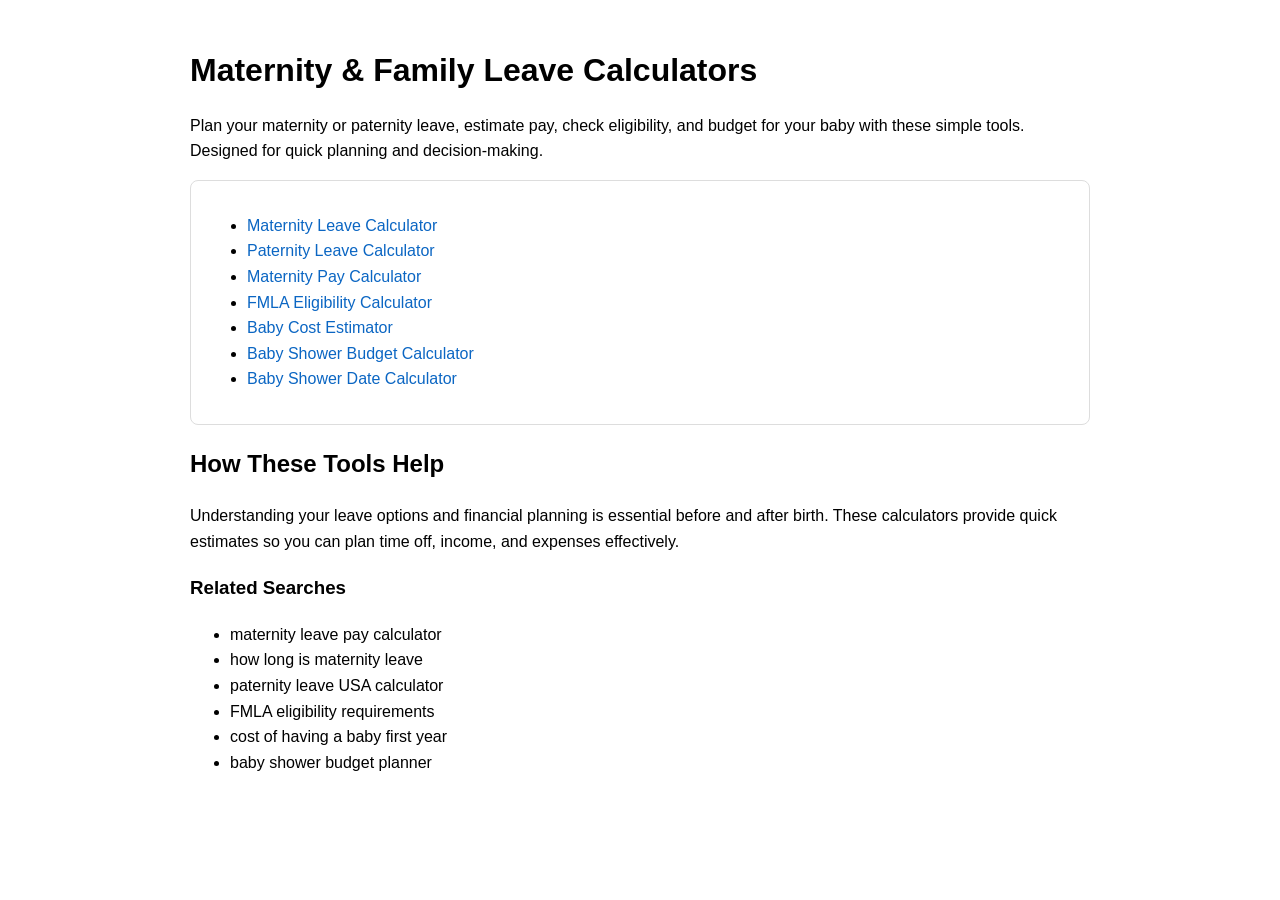
==== index.html @ 0c3a74da "Initial commit" ====
<!DOCTYPE html>
<html>
<head>
<meta charset="UTF-8">
<meta name="google-site-verification" content="PkLa_ViOo6FAHpvh8SacceMb95o9tePRdrqLNBz9X1M" />
<title>Maternity Leave Calculators | Pay, Eligibility, Baby Costs & Planning Tools</title>
<link rel="stylesheet" href="style.css">
</head>
<body>

<h1>Maternity & Family Leave Calculators</h1>

<p>Plan your maternity or paternity leave, estimate pay, check eligibility, and budget for your baby with these simple tools. Designed for quick planning and decision-making.</p>

<div class="card">
<ul>
<li><a href="maternity/index.html">Maternity Leave Calculator</a></li>
<li><a href="paternity/index.html">Paternity Leave Calculator</a></li>
<li><a href="pay/index.html">Maternity Pay Calculator</a></li>
<li><a href="fmla/index.html">FMLA Eligibility Calculator</a></li>
<li><a href="cost/index.html">Baby Cost Estimator</a></li>
<li><a href="shower-budget/index.html">Baby Shower Budget Calculator</a></li>
<li><a href="shower-date/index.html">Baby Shower Date Calculator</a></li>
</ul>
</div>

<h2>How These Tools Help</h2>
<p>Understanding your leave options and financial planning is essential before and after birth. These calculators provide quick estimates so you can plan time off, income, and expenses effectively.</p>

<h3>Related Searches</h3>
<ul>
<li>maternity leave pay calculator</li>
<li>how long is maternity leave</li>
<li>paternity leave USA calculator</li>
<li>FMLA eligibility requirements</li>
<li>cost of having a baby first year</li>
<li>baby shower budget planner</li>
</ul>

</body>
</html>
---- style.css ----
body{font-family:Arial;padding:24px;max-width:900px;margin:auto;line-height:1.6;}
h1{margin-bottom:10px;}
.card{border:1px solid #ddd;padding:16px;border-radius:8px;margin:12px 0;}
a{color:#0b66c3;text-decoration:none;}
button{padding:8px 12px;margin-top:10px;}
input{margin:6px 0;padding:6px;}
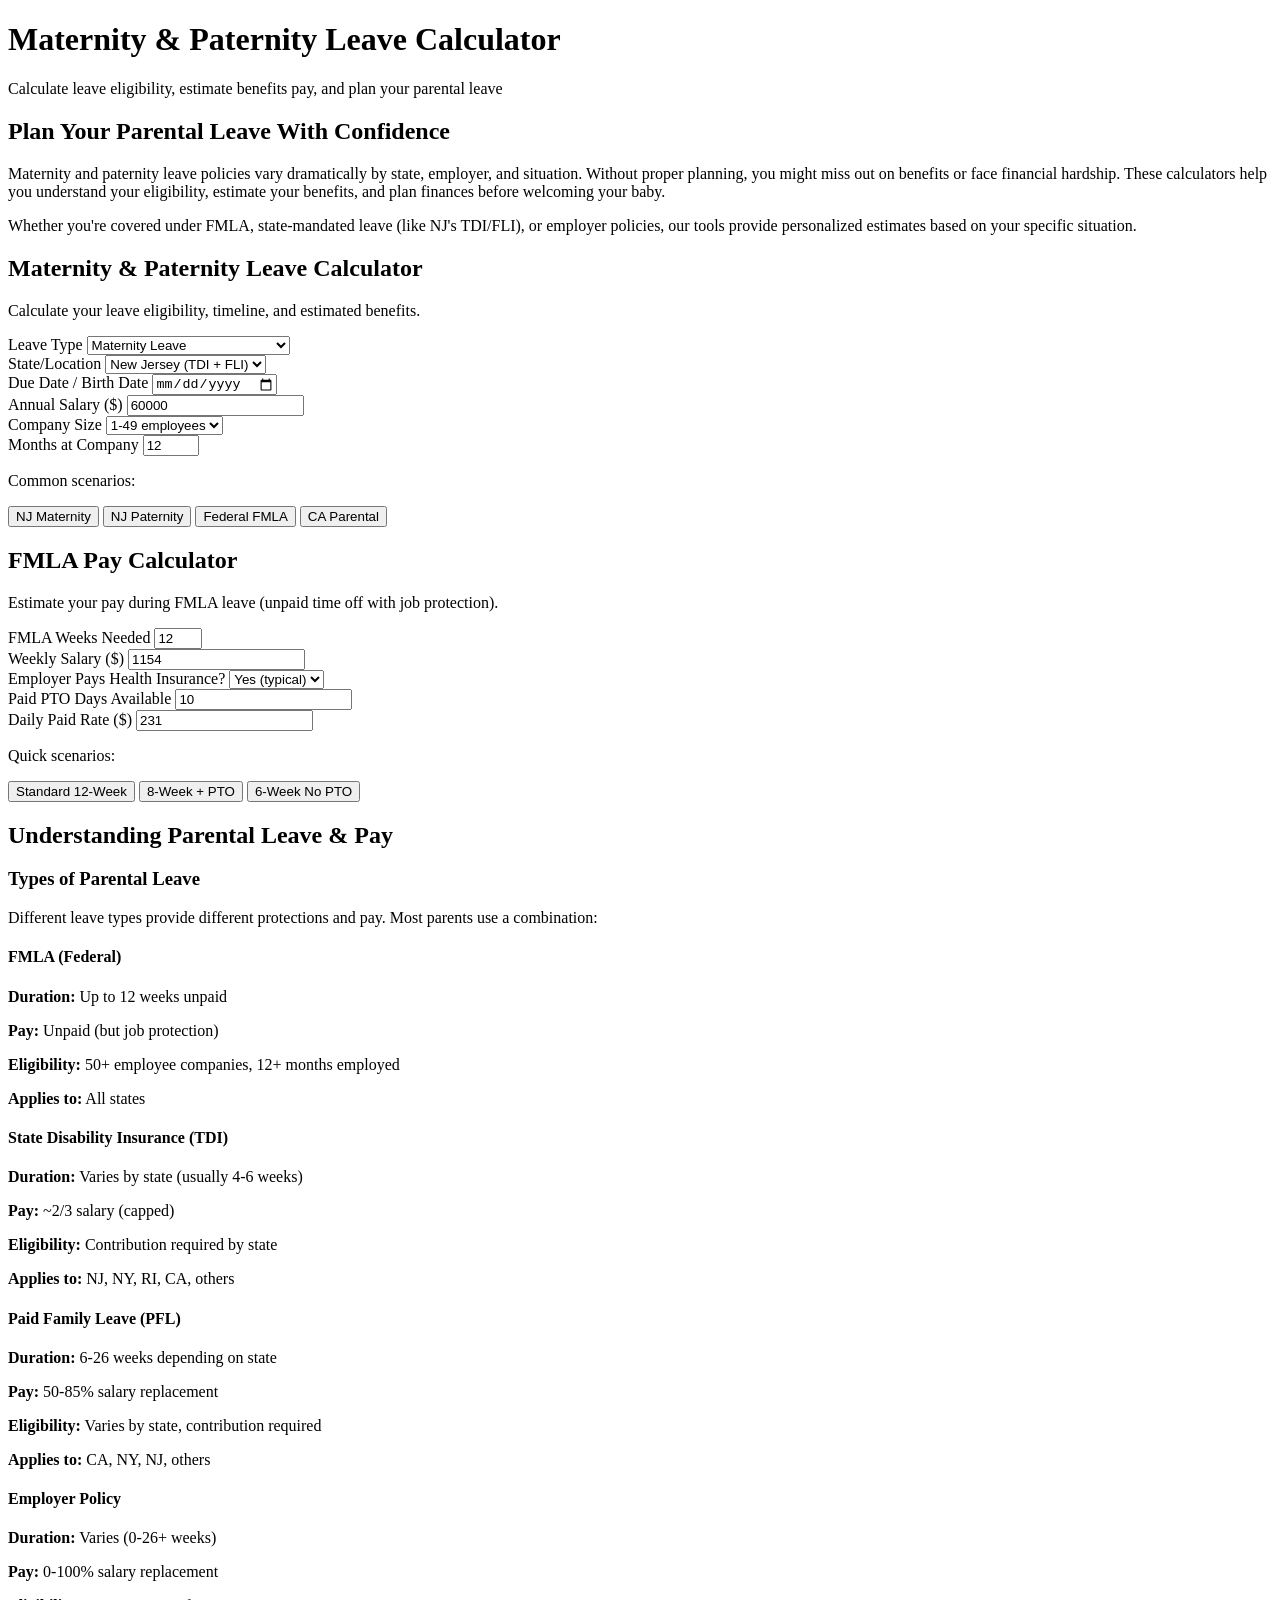
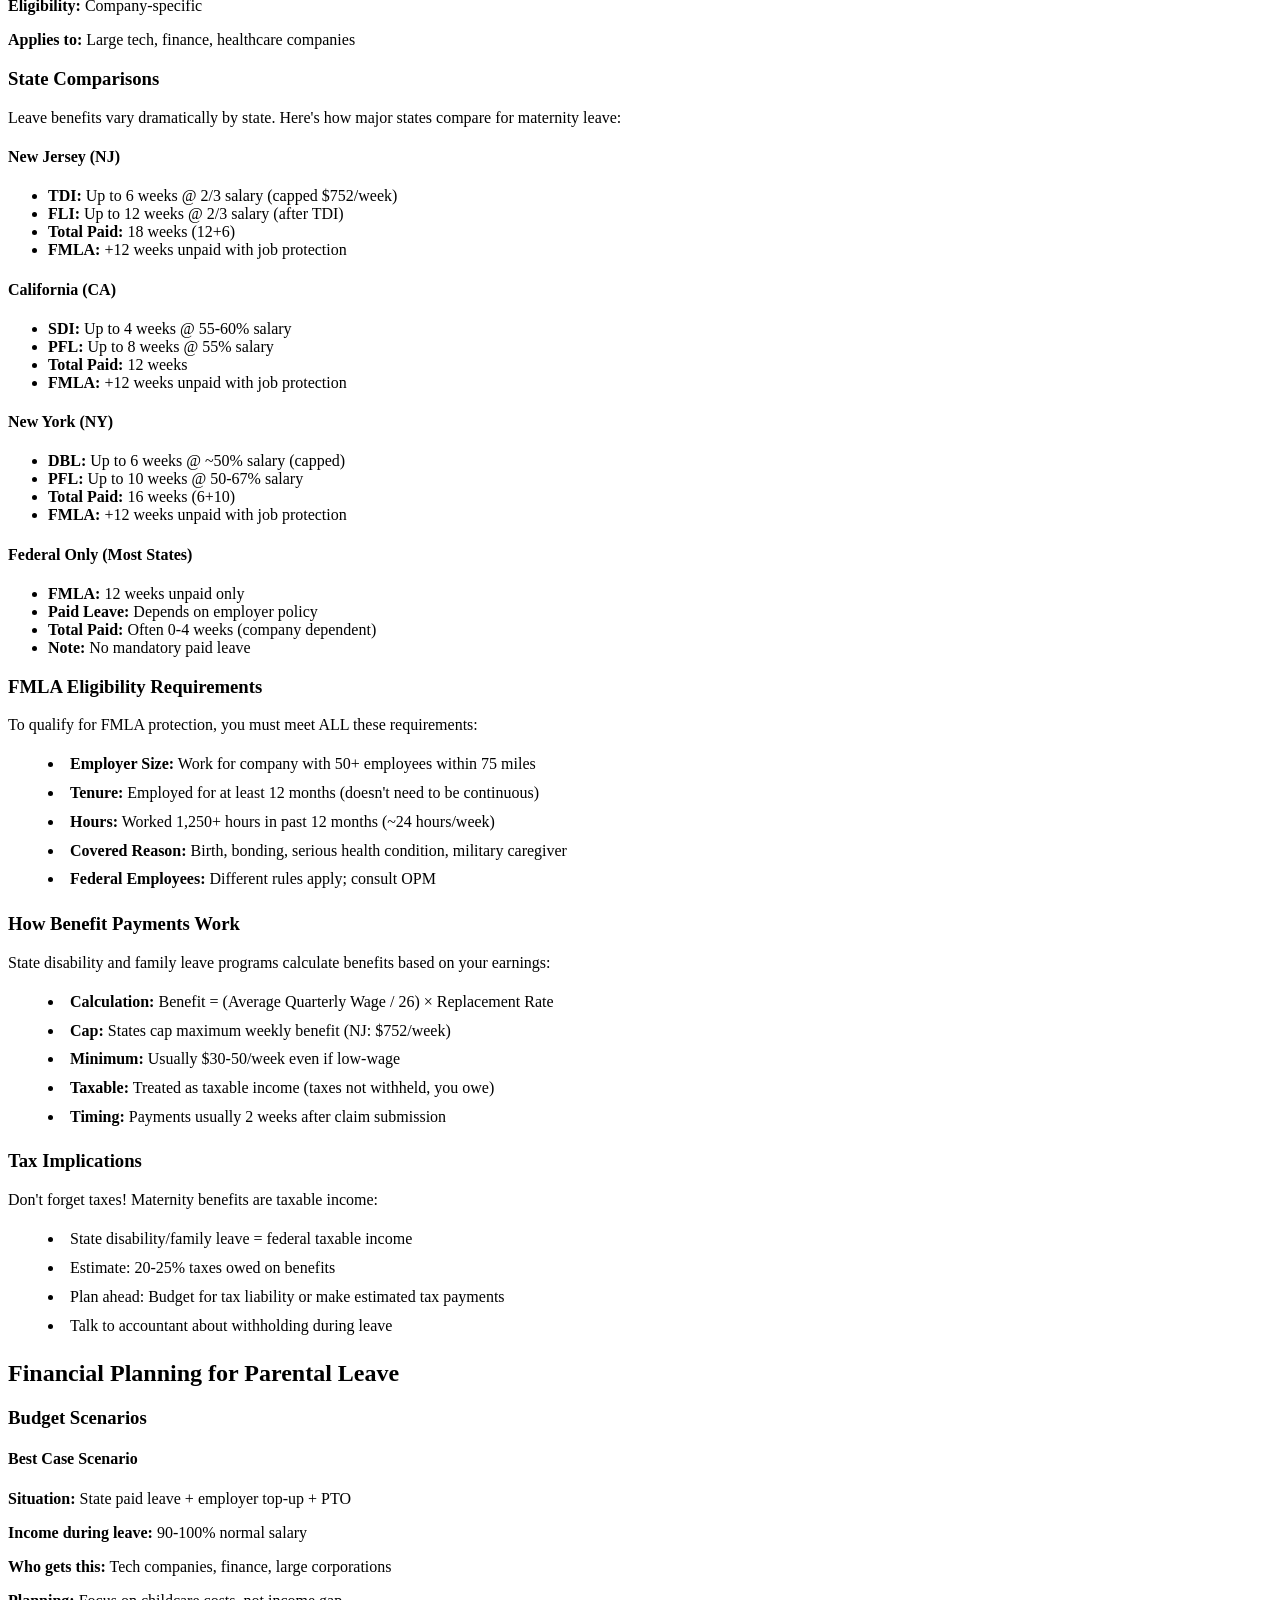
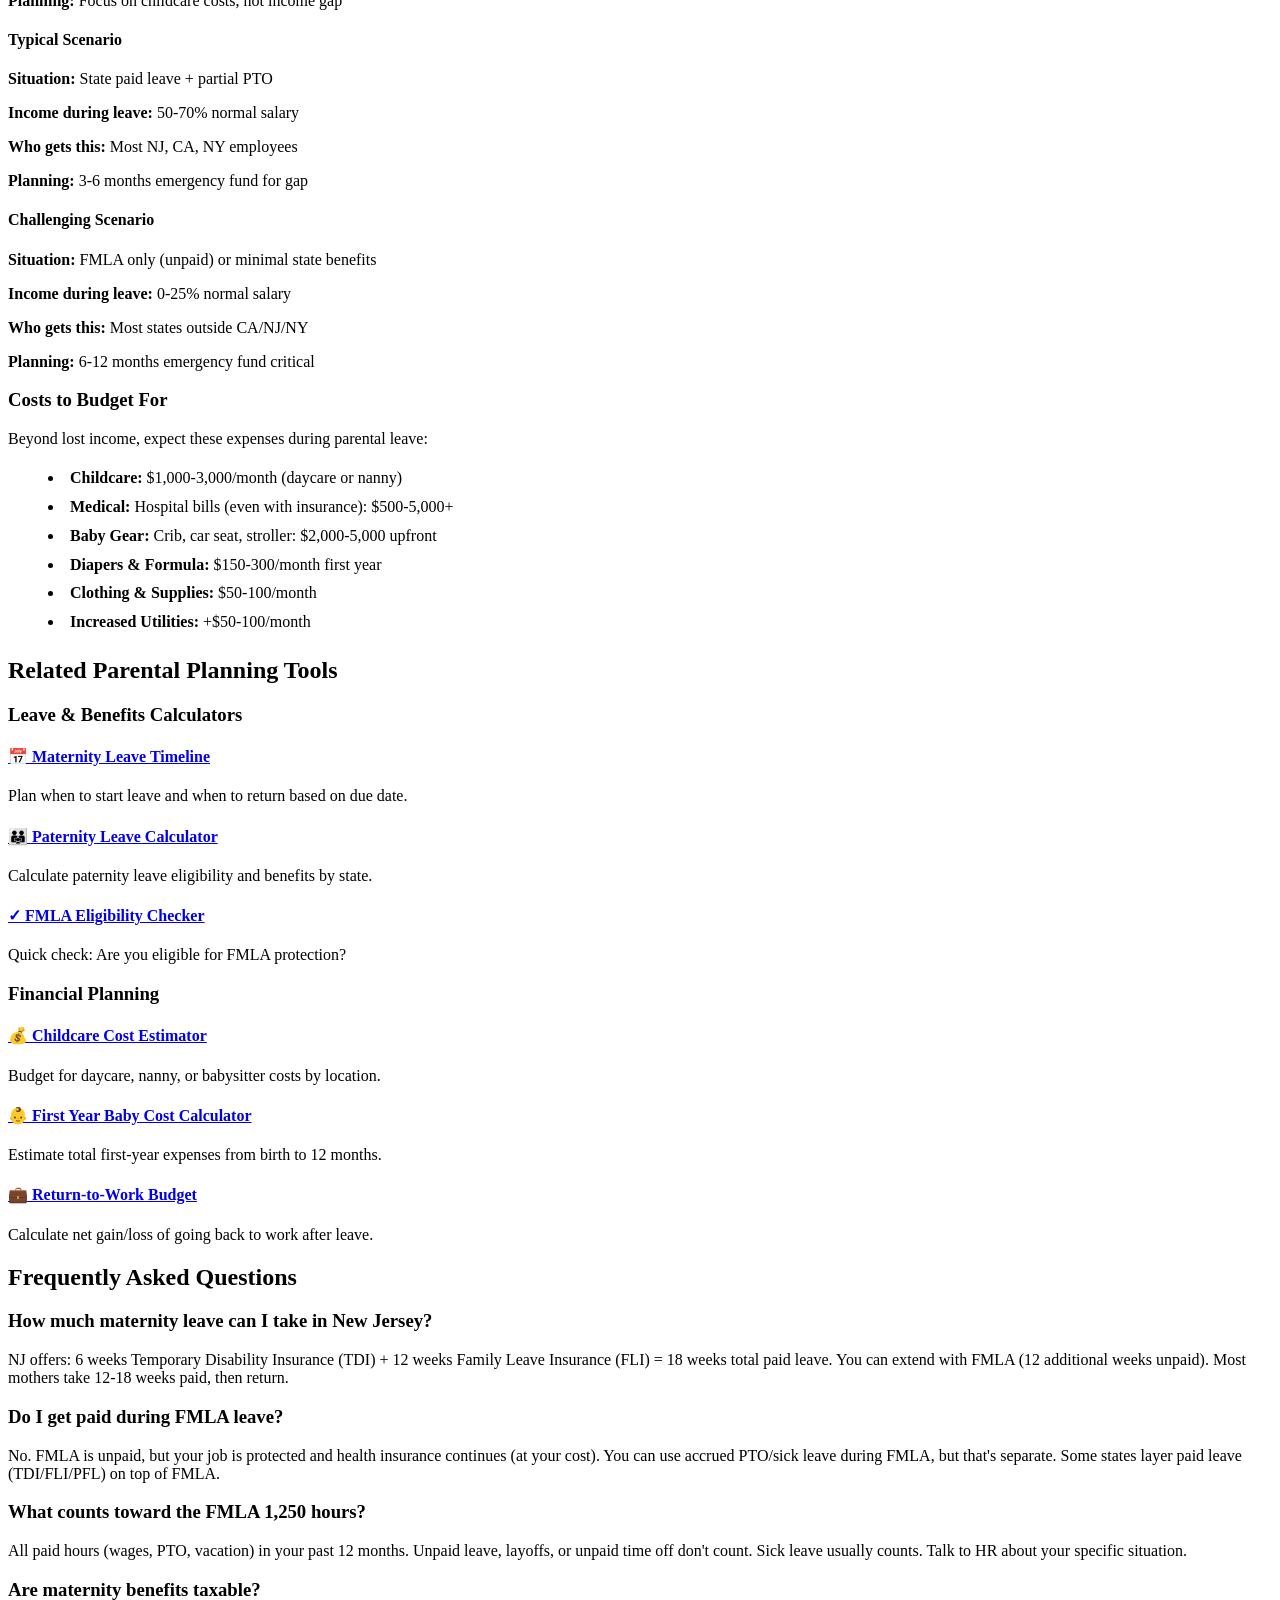
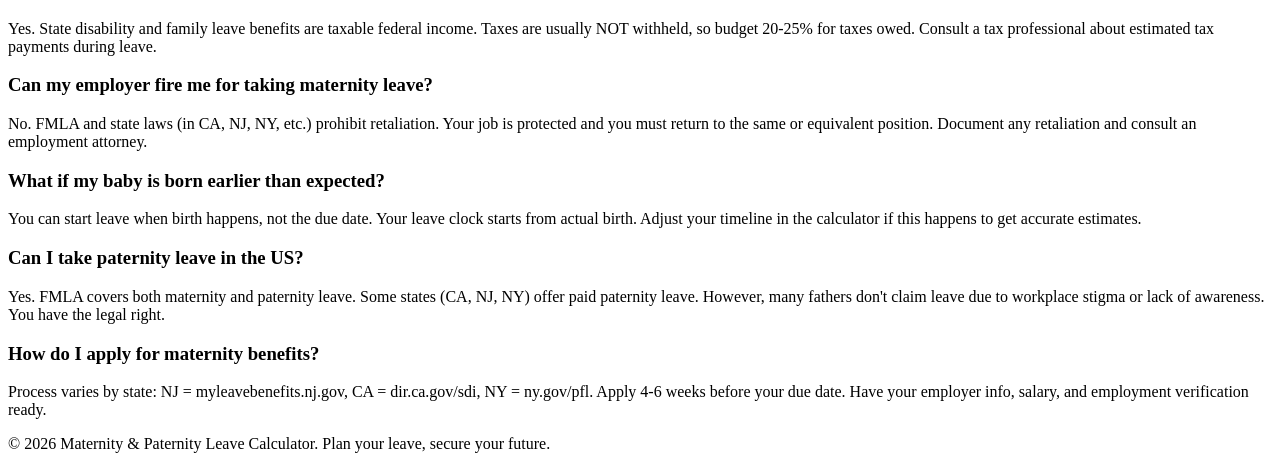
==== commit 613be543: "nj maternity leave calculator paternity pay calculator fmla pay calculator maternity leave and pay c" ====
--- a/index.html
+++ b/index.html
@@ -1,41 +1,491 @@
 <!DOCTYPE html>
-<html>
+
+<html lang="en">
 <head>
-<meta charset="UTF-8">
-<meta name="google-site-verification" content="PkLa_ViOo6FAHpvh8SacceMb95o9tePRdrqLNBz9X1M" />
-<title>Maternity Leave Calculators | Pay, Eligibility, Baby Costs & Planning Tools</title>
-<link rel="stylesheet" href="style.css">
+    <meta charset="UTF-8">
+    <meta name="viewport" content="width=device-width, initial-scale=1.0">
+    <meta name="google-site-verification" content="uQVQvib9O00oQFIT-tXdnkU3Vh5VSFZw2b3WhCHTCns" />
+    <title>Maternity & Paternity Leave Calculator | Pay, Eligibility & Planning</title>
+    <meta name="description" content="Calculate maternity/paternity leave eligibility, benefits, and pay. FMLA calculator, NJ leave estimator, and financial planning tools for expecting parents.">
+    <meta name="keywords" content="maternity leave calculator, paternity pay calculator, fmla pay calculator, maternity calculator, nj maternity leave, parental leave pay">
+    <link rel="stylesheet" href="leave-style.css">
 </head>
 <body>
-
-<h1>Maternity & Family Leave Calculators</h1>
-
-<p>Plan your maternity or paternity leave, estimate pay, check eligibility, and budget for your baby with these simple tools. Designed for quick planning and decision-making.</p>
-
-<div class="card">
-<ul>
-<li><a href="maternity/index.html">Maternity Leave Calculator</a></li>
-<li><a href="paternity/index.html">Paternity Leave Calculator</a></li>
-<li><a href="pay/index.html">Maternity Pay Calculator</a></li>
-<li><a href="fmla/index.html">FMLA Eligibility Calculator</a></li>
-<li><a href="cost/index.html">Baby Cost Estimator</a></li>
-<li><a href="shower-budget/index.html">Baby Shower Budget Calculator</a></li>
-<li><a href="shower-date/index.html">Baby Shower Date Calculator</a></li>
-</ul>
-</div>
-
-<h2>How These Tools Help</h2>
-<p>Understanding your leave options and financial planning is essential before and after birth. These calculators provide quick estimates so you can plan time off, income, and expenses effectively.</p>
-
-<h3>Related Searches</h3>
-<ul>
-<li>maternity leave pay calculator</li>
-<li>how long is maternity leave</li>
-<li>paternity leave USA calculator</li>
-<li>FMLA eligibility requirements</li>
-<li>cost of having a baby first year</li>
-<li>baby shower budget planner</li>
-</ul>
+    <header class="header">
+        <div class="container">
+            <h1>Maternity & Paternity Leave Calculator</h1>
+            <p class="subtitle">Calculate leave eligibility, estimate benefits pay, and plan your parental leave</p>
+        </div>
+    </header>
+
+
+<main>
+    <section class="intro">
+        <div class="container">
+            <h2>Plan Your Parental Leave With Confidence</h2>
+            <p>
+                Maternity and paternity leave policies vary dramatically by state, employer, and situation. Without proper planning, 
+                you might miss out on benefits or face financial hardship. These calculators help you understand your eligibility, 
+                estimate your benefits, and plan finances before welcoming your baby.
+            </p>
+            <p>
+                Whether you're covered under FMLA, state-mandated leave (like NJ's TDI/FLI), or employer policies, 
+                our tools provide personalized estimates based on your specific situation.
+            </p>
+        </div>
+    </section>
+
+    <!-- MATERNITY/PATERNITY LEAVE CALCULATOR -->
+    <section class="featured-tool maternity-section">
+        <div class="container">
+            <h2>Maternity & Paternity Leave Calculator</h2>
+            <p>Calculate your leave eligibility, timeline, and estimated benefits.</p>
+            
+            <div class="calculator leave-calc">
+                <div class="calc-inputs">
+                    <div class="input-group">
+                        <label for="leaveType">Leave Type</label>
+                        <select id="leaveType" onchange="calculateLeave()">
+                            <option value="maternity">Maternity Leave</option>
+                            <option value="paternity">Paternity Leave</option>
+                            <option value="parental">Parental Leave (Either Parent)</option>
+                        </select>
+                    </div>
+                    <div class="input-group">
+                        <label for="workState">State/Location</label>
+                        <select id="workState" onchange="calculateLeave()">
+                            <option value="nj">New Jersey (TDI + FLI)</option>
+                            <option value="ny">New York (PFL)</option>
+                            <option value="ca">California (PDL + PFL)</option>
+                            <option value="federal">Federal (FMLA Only)</option>
+                            <option value="other">Other State</option>
+                        </select>
+                    </div>
+                    <div class="input-group">
+                        <label for="dueDate">Due Date / Birth Date</label>
+                        <input type="date" id="dueDate" onchange="calculateLeave()">
+                    </div>
+                    <div class="input-group">
+                        <label for="employeeAnnualSalary">Annual Salary ($)</label>
+                        <input type="number" id="employeeAnnualSalary" placeholder="60000" min="0" value="60000" onchange="calculateLeave()">
+                    </div>
+                    <div class="input-group">
+                        <label for="employeeCompanySize">Company Size</label>
+                        <select id="employeeCompanySize" onchange="calculateLeave()">
+                            <option value="small">1-49 employees</option>
+                            <option value="medium">50+ employees</option>
+                        </select>
+                    </div>
+                    <div class="input-group">
+                        <label for="employmentMonths">Months at Company</label>
+                        <input type="number" id="employmentMonths" placeholder="12" min="0" max="600" value="12" onchange="calculateLeave()">
+                    </div>
+                </div>
+
+                <div class="calc-results" id="leaveResults" style="display: none;">
+                    <div class="result-group">
+                        <div class="result-item">
+                            <span class="label">Leave Duration</span>
+                            <span class="value" id="leaveDuration">0 weeks</span>
+                            <span class="hint">Paid + unpaid combined</span>
+                        </div>
+                        <div class="result-item">
+                            <span class="label">Paid Leave Weeks</span>
+                            <span class="value" id="paidWeeks">0</span>
+                            <span class="hint">Salary replacement</span>
+                        </div>
+                        <div class="result-item">
+                            <span class="label">Estimated Weekly Benefit</span>
+                            <span class="value" id="weeklyBenefit">$0</span>
+                            <span class="hint">During paid leave</span>
+                        </div>
+                        <div class="result-item">
+                            <span class="label">Total Benefit Amount</span>
+                            <span class="value" id="totalBenefit">$0</span>
+                            <span class="hint">For entire leave period</span>
+                        </div>
+                    </div>
+
+                    <div class="leave-timeline">
+                        <h3>Leave Timeline</h3>
+                        <div id="timelineDetails"></div>
+                    </div>
+
+                    <div class="leave-notes">
+                        <h3>Important Notes</h3>
+                        <ul id="leaveNotesList"></ul>
+                    </div>
+                </div>
+
+                <div class="quick-scenarios">
+                    <p class="scenario-label">Common scenarios:</p>
+                    <div class="scenario-buttons">
+                        <button class="scenario-btn" onclick="setLeaveScenario('maternity', 'nj', 60000)">NJ Maternity</button>
+                        <button class="scenario-btn" onclick="setLeaveScenario('paternity', 'nj', 60000)">NJ Paternity</button>
+                        <button class="scenario-btn" onclick="setLeaveScenario('maternity', 'federal', 60000)">Federal FMLA</button>
+                        <button class="scenario-btn" onclick="setLeaveScenario('parental', 'ca', 60000)">CA Parental</button>
+                    </div>
+                </div>
+            </div>
+        </div>
+    </section>
+
+    <!-- FMLA PAY CALCULATOR -->
+    <section class="featured-tool fmla-section">
+        <div class="container">
+            <h2>FMLA Pay Calculator</h2>
+            <p>Estimate your pay during FMLA leave (unpaid time off with job protection).</p>
+            
+            <div class="calculator fmla-calc">
+                <div class="calc-inputs">
+                    <div class="input-group">
+                        <label for="fmlaWeeks">FMLA Weeks Needed</label>
+                        <input type="number" id="fmlaWeeks" placeholder="12" min="0" max="26" value="12" onchange="calculateFMLA()">
+                    </div>
+                    <div class="input-group">
+                        <label for="fmlaWeeklySalary">Weekly Salary ($)</label>
+                        <input type="number" id="fmlaWeeklySalary" placeholder="1154" min="0" value="1154" onchange="calculateFMLA()">
+                    </div>
+                    <div class="input-group">
+                        <label for="fmlaEmployerContinuesHealth">Employer Pays Health Insurance?</label>
+                        <select id="fmlaEmployerContinuesHealth" onchange="calculateFMLA()">
+                            <option value="yes">Yes (typical)</option>
+                            <option value="no">No</option>
+                        </select>
+                    </div>
+                    <div class="input-group">
+                        <label for="fmlaPaidDaysAvailable">Paid PTO Days Available</label>
+                        <input type="number" id="fmlaPaidDaysAvailable" placeholder="10" min="0" value="10" onchange="calculateFMLA()">
+                    </div>
+                    <div class="input-group">
+                        <label for="fmlaPaidDayValue">Daily Paid Rate ($)</label>
+                        <input type="number" id="fmlaPaidDayValue" placeholder="231" min="0" value="231" onchange="calculateFMLA()">
+                    </div>
+                </div>
+
+                <div class="calc-results" id="fmlaResults" style="display: none;">
+                    <div class="result-group">
+                        <div class="result-item">
+                            <span class="label">Unpaid Weeks</span>
+                            <span class="value" id="fmlaUnpaidWeeks">0</span>
+                            <span class="hint">No income from employer</span>
+                        </div>
+                        <div class="result-item">
+                            <span class="label">Income Loss</span>
+                            <span class="value" id="fmlaIncomeLoss">$0</span>
+                            <span class="hint">From unpaid leave</span>
+                        </div>
+                        <div class="result-item">
+                            <span class="label">Paid PTO Used</span>
+                            <span class="value" id="fmlaPaidPTO">$0</span>
+                            <span class="hint">If applied to leave</span>
+                        </div>
+                        <div class="result-item">
+                            <span class="label">Health Insurance Cost</span>
+                            <span class="value" id="fmlaHealthCost">Covered</span>
+                            <span class="hint">During FMLA</span>
+                        </div>
+                    </div>
+                </div>
+
+                <div class="quick-scenarios">
+                    <p class="scenario-label">Quick scenarios:</p>
+                    <div class="scenario-buttons">
+                        <button class="scenario-btn" onclick="setFMLAScenario(12, 1154, 'yes', 10)">Standard 12-Week</button>
+                        <button class="scenario-btn" onclick="setFMLAScenario(8, 1154, 'yes', 5)">8-Week + PTO</button>
+                        <button class="scenario-btn" onclick="setFMLAScenario(6, 1154, 'no', 0)">6-Week No PTO</button>
+                    </div>
+                </div>
+            </div>
+        </div>
+    </section>
+
+    <!-- LEAVE TYPES & ELIGIBILITY -->
+    <section class="leave-guide">
+        <div class="container">
+            <h2>Understanding Parental Leave & Pay</h2>
+            
+            <h3>Types of Parental Leave</h3>
+            <p>
+                Different leave types provide different protections and pay. Most parents use a combination:
+            </p>
+
+            <div class="leave-types-grid">
+                <div class="leave-type-card">
+                    <h4>FMLA (Federal)</h4>
+                    <p><strong>Duration:</strong> Up to 12 weeks unpaid</p>
+                    <p><strong>Pay:</strong> Unpaid (but job protection)</p>
+                    <p><strong>Eligibility:</strong> 50+ employee companies, 12+ months employed</p>
+                    <p><strong>Applies to:</strong> All states</p>
+                </div>
+                <div class="leave-type-card">
+                    <h4>State Disability Insurance (TDI)</h4>
+                    <p><strong>Duration:</strong> Varies by state (usually 4-6 weeks)</p>
+                    <p><strong>Pay:</strong> ~2/3 salary (capped)</p>
+                    <p><strong>Eligibility:</strong> Contribution required by state</p>
+                    <p><strong>Applies to:</strong> NJ, NY, RI, CA, others</p>
+                </div>
+                <div class="leave-type-card">
+                    <h4>Paid Family Leave (PFL)</h4>
+                    <p><strong>Duration:</strong> 6-26 weeks depending on state</p>
+                    <p><strong>Pay:</strong> 50-85% salary replacement</p>
+                    <p><strong>Eligibility:</strong> Varies by state, contribution required</p>
+                    <p><strong>Applies to:</strong> CA, NY, NJ, others</p>
+                </div>
+                <div class="leave-type-card">
+                    <h4>Employer Policy</h4>
+                    <p><strong>Duration:</strong> Varies (0-26+ weeks)</p>
+                    <p><strong>Pay:</strong> 0-100% salary replacement</p>
+                    <p><strong>Eligibility:</strong> Company-specific</p>
+                    <p><strong>Applies to:</strong> Large tech, finance, healthcare companies</p>
+                </div>
+            </div>
+
+            <h3>State Comparisons</h3>
+            <p>
+                Leave benefits vary dramatically by state. Here's how major states compare for maternity leave:
+            </p>
+
+            <div class="state-comparison-grid">
+                <div class="state-card">
+                    <h4>New Jersey (NJ)</h4>
+                    <ul>
+                        <li><strong>TDI:</strong> Up to 6 weeks @ 2/3 salary (capped $752/week)</li>
+                        <li><strong>FLI:</strong> Up to 12 weeks @ 2/3 salary (after TDI)</li>
+                        <li><strong>Total Paid:</strong> 18 weeks (12+6)</li>
+                        <li><strong>FMLA:</strong> +12 weeks unpaid with job protection</li>
+                    </ul>
+                </div>
+                <div class="state-card">
+                    <h4>California (CA)</h4>
+                    <ul>
+                        <li><strong>SDI:</strong> Up to 4 weeks @ 55-60% salary</li>
+                        <li><strong>PFL:</strong> Up to 8 weeks @ 55% salary</li>
+                        <li><strong>Total Paid:</strong> 12 weeks</li>
+                        <li><strong>FMLA:</strong> +12 weeks unpaid with job protection</li>
+                    </ul>
+                </div>
+                <div class="state-card">
+                    <h4>New York (NY)</h4>
+                    <ul>
+                        <li><strong>DBL:</strong> Up to 6 weeks @ ~50% salary (capped)</li>
+                        <li><strong>PFL:</strong> Up to 10 weeks @ 50-67% salary</li>
+                        <li><strong>Total Paid:</strong> 16 weeks (6+10)</li>
+                        <li><strong>FMLA:</strong> +12 weeks unpaid with job protection</li>
+                    </ul>
+                </div>
+                <div class="state-card">
+                    <h4>Federal Only (Most States)</h4>
+                    <ul>
+                        <li><strong>FMLA:</strong> 12 weeks unpaid only</li>
+                        <li><strong>Paid Leave:</strong> Depends on employer policy</li>
+                        <li><strong>Total Paid:</strong> Often 0-4 weeks (company dependent)</li>
+                        <li><strong>Note:</strong> No mandatory paid leave</li>
+                    </ul>
+                </div>
+            </div>
+
+            <h3>FMLA Eligibility Requirements</h3>
+            <p>
+                To qualify for FMLA protection, you must meet ALL these requirements:
+            </p>
+            <ul style="list-style-position: inside; color: var(--text-light); line-height: 1.8;">
+                <li><strong>Employer Size:</strong> Work for company with 50+ employees within 75 miles</li>
+                <li><strong>Tenure:</strong> Employed for at least 12 months (doesn't need to be continuous)</li>
+                <li><strong>Hours:</strong> Worked 1,250+ hours in past 12 months (~24 hours/week)</li>
+                <li><strong>Covered Reason:</strong> Birth, bonding, serious health condition, military caregiver</li>
+                <li><strong>Federal Employees:</strong> Different rules apply; consult OPM</li>
+            </ul>
+
+            <h3>How Benefit Payments Work</h3>
+            <p>
+                State disability and family leave programs calculate benefits based on your earnings:
+            </p>
+            <ul style="list-style-position: inside; color: var(--text-light); line-height: 1.8;">
+                <li><strong>Calculation:</strong> Benefit = (Average Quarterly Wage / 26) × Replacement Rate</li>
+                <li><strong>Cap:</strong> States cap maximum weekly benefit (NJ: $752/week)</li>
+                <li><strong>Minimum:</strong> Usually $30-50/week even if low-wage</li>
+                <li><strong>Taxable:</strong> Treated as taxable income (taxes not withheld, you owe)</li>
+                <li><strong>Timing:</strong> Payments usually 2 weeks after claim submission</li>
+            </ul>
+
+            <h3>Tax Implications</h3>
+            <p>
+                Don't forget taxes! Maternity benefits are taxable income:
+            </p>
+            <ul style="list-style-position: inside; color: var(--text-light); line-height: 1.8;">
+                <li>State disability/family leave = federal taxable income</li>
+                <li>Estimate: 20-25% taxes owed on benefits</li>
+                <li>Plan ahead: Budget for tax liability or make estimated tax payments</li>
+                <li>Talk to accountant about withholding during leave</li>
+            </ul>
+        </div>
+    </section>
+
+    <!-- FINANCIAL PLANNING -->
+    <section class="financial-planning">
+        <div class="container">
+            <h2>Financial Planning for Parental Leave</h2>
+            
+            <h3>Budget Scenarios</h3>
+            <div class="budget-scenarios-grid">
+                <div class="budget-card">
+                    <h4>Best Case Scenario</h4>
+                    <p><strong>Situation:</strong> State paid leave + employer top-up + PTO</p>
+                    <p><strong>Income during leave:</strong> 90-100% normal salary</p>
+                    <p><strong>Who gets this:</strong> Tech companies, finance, large corporations</p>
+                    <p><strong>Planning:</strong> Focus on childcare costs, not income gap</p>
+                </div>
+                <div class="budget-card">
+                    <h4>Typical Scenario</h4>
+                    <p><strong>Situation:</strong> State paid leave + partial PTO</p>
+                    <p><strong>Income during leave:</strong> 50-70% normal salary</p>
+                    <p><strong>Who gets this:</strong> Most NJ, CA, NY employees</p>
+                    <p><strong>Planning:</strong> 3-6 months emergency fund for gap</p>
+                </div>
+                <div class="budget-card">
+                    <h4>Challenging Scenario</h4>
+                    <p><strong>Situation:</strong> FMLA only (unpaid) or minimal state benefits</p>
+                    <p><strong>Income during leave:</strong> 0-25% normal salary</p>
+                    <p><strong>Who gets this:</strong> Most states outside CA/NJ/NY</p>
+                    <p><strong>Planning:</strong> 6-12 months emergency fund critical</p>
+                </div>
+            </div>
+
+            <h3>Costs to Budget For</h3>
+            <p>
+                Beyond lost income, expect these expenses during parental leave:
+            </p>
+            <ul style="list-style-position: inside; color: var(--text-light); line-height: 1.8;">
+                <li><strong>Childcare:</strong> $1,000-3,000/month (daycare or nanny)</li>
+                <li><strong>Medical:</strong> Hospital bills (even with insurance): $500-5,000+</li>
+                <li><strong>Baby Gear:</strong> Crib, car seat, stroller: $2,000-5,000 upfront</li>
+                <li><strong>Diapers & Formula:</strong> $150-300/month first year</li>
+                <li><strong>Clothing & Supplies:</strong> $50-100/month</li>
+                <li><strong>Increased Utilities:</strong> +$50-100/month</li>
+            </ul>
+        </div>
+    </section>
+
+    <!-- OTHER TOOLS -->
+    <section class="other-tools">
+        <div class="container">
+            <h2>Related Parental Planning Tools</h2>
+            
+            <h3>Leave & Benefits Calculators</h3>
+            <div class="grid">
+                <div class="card">
+                    <h4><a href="maternity/index.html">📅 Maternity Leave Timeline</a></h4>
+                    <p>Plan when to start leave and when to return based on due date.</p>
+                </div>
+                <div class="card">
+                    <h4><a href="paternity/index.html">👨‍👨‍👧 Paternity Leave Calculator</a></h4>
+                    <p>Calculate paternity leave eligibility and benefits by state.</p>
+                </div>
+                <div class="card">
+                    <h4><a href="fmla-eligibility/index.html">✓ FMLA Eligibility Checker</a></h4>
+                    <p>Quick check: Are you eligible for FMLA protection?</p>
+                </div>
+            </div>
+
+            <h3>Financial Planning</h3>
+            <div class="grid">
+                <div class="card">
+                    <h4><a href="childcare/index.html">💰 Childcare Cost Estimator</a></h4>
+                    <p>Budget for daycare, nanny, or babysitter costs by location.</p>
+                </div>
+                <div class="card">
+                    <h4><a href="baby-cost/index.html">👶 First Year Baby Cost Calculator</a></h4>
+                    <p>Estimate total first-year expenses from birth to 12 months.</p>
+                </div>
+                <div class="card">
+                    <h4><a href="return-to-work/index.html">💼 Return-to-Work Budget</a></h4>
+                    <p>Calculate net gain/loss of going back to work after leave.</p>
+                </div>
+            </div>
+        </div>
+    </section>
+
+    <!-- FAQs -->
+    <section class="faqs">
+        <div class="container">
+            <h2>Frequently Asked Questions</h2>
+
+            <div class="faq-item">
+                <h3>How much maternity leave can I take in New Jersey?</h3>
+                <p>
+                    NJ offers: 6 weeks Temporary Disability Insurance (TDI) + 12 weeks Family Leave Insurance (FLI) = 18 weeks total paid leave. 
+                    You can extend with FMLA (12 additional weeks unpaid). Most mothers take 12-18 weeks paid, then return.
+                </p>
+            </div>
+
+            <div class="faq-item">
+                <h3>Do I get paid during FMLA leave?</h3>
+                <p>
+                    No. FMLA is unpaid, but your job is protected and health insurance continues (at your cost). 
+                    You can use accrued PTO/sick leave during FMLA, but that's separate. Some states layer paid leave (TDI/FLI/PFL) on top of FMLA.
+                </p>
+            </div>
+
+            <div class="faq-item">
+                <h3>What counts toward the FMLA 1,250 hours?</h3>
+                <p>
+                    All paid hours (wages, PTO, vacation) in your past 12 months. Unpaid leave, layoffs, or unpaid time off don't count. 
+                    Sick leave usually counts. Talk to HR about your specific situation.
+                </p>
+            </div>
+
+            <div class="faq-item">
+                <h3>Are maternity benefits taxable?</h3>
+                <p>
+                    Yes. State disability and family leave benefits are taxable federal income. Taxes are usually NOT withheld, 
+                    so budget 20-25% for taxes owed. Consult a tax professional about estimated tax payments during leave.
+                </p>
+            </div>
+
+            <div class="faq-item">
+                <h3>Can my employer fire me for taking maternity leave?</h3>
+                <p>
+                    No. FMLA and state laws (in CA, NJ, NY, etc.) prohibit retaliation. Your job is protected and you must return to the same or equivalent position. 
+                    Document any retaliation and consult an employment attorney.
+                </p>
+            </div>
+
+            <div class="faq-item">
+                <h3>What if my baby is born earlier than expected?</h3>
+                <p>
+                    You can start leave when birth happens, not the due date. Your leave clock starts from actual birth. 
+                    Adjust your timeline in the calculator if this happens to get accurate estimates.
+                </p>
+            </div>
+
+            <div class="faq-item">
+                <h3>Can I take paternity leave in the US?</h3>
+                <p>
+                    Yes. FMLA covers both maternity and paternity leave. Some states (CA, NJ, NY) offer paid paternity leave. 
+                    However, many fathers don't claim leave due to workplace stigma or lack of awareness. You have the legal right.
+                </p>
+            </div>
+
+            <div class="faq-item">
+                <h3>How do I apply for maternity benefits?</h3>
+                <p>
+                    Process varies by state: NJ = myleavebenefits.nj.gov, CA = dir.ca.gov/sdi, NY = ny.gov/pfl. 
+                    Apply 4-6 weeks before your due date. Have your employer info, salary, and employment verification ready.
+                </p>
+            </div>
+        </div>
+    </section>
+</main>
+
+<footer class="footer">
+    <div class="container">
+        <p>&copy; 2026 Maternity & Paternity Leave Calculator. Plan your leave, secure your future.</p>
+    </div>
+</footer>
+
+<script src="leave-script.js"></script>
+
 
 </body>
-</html>
+</html>
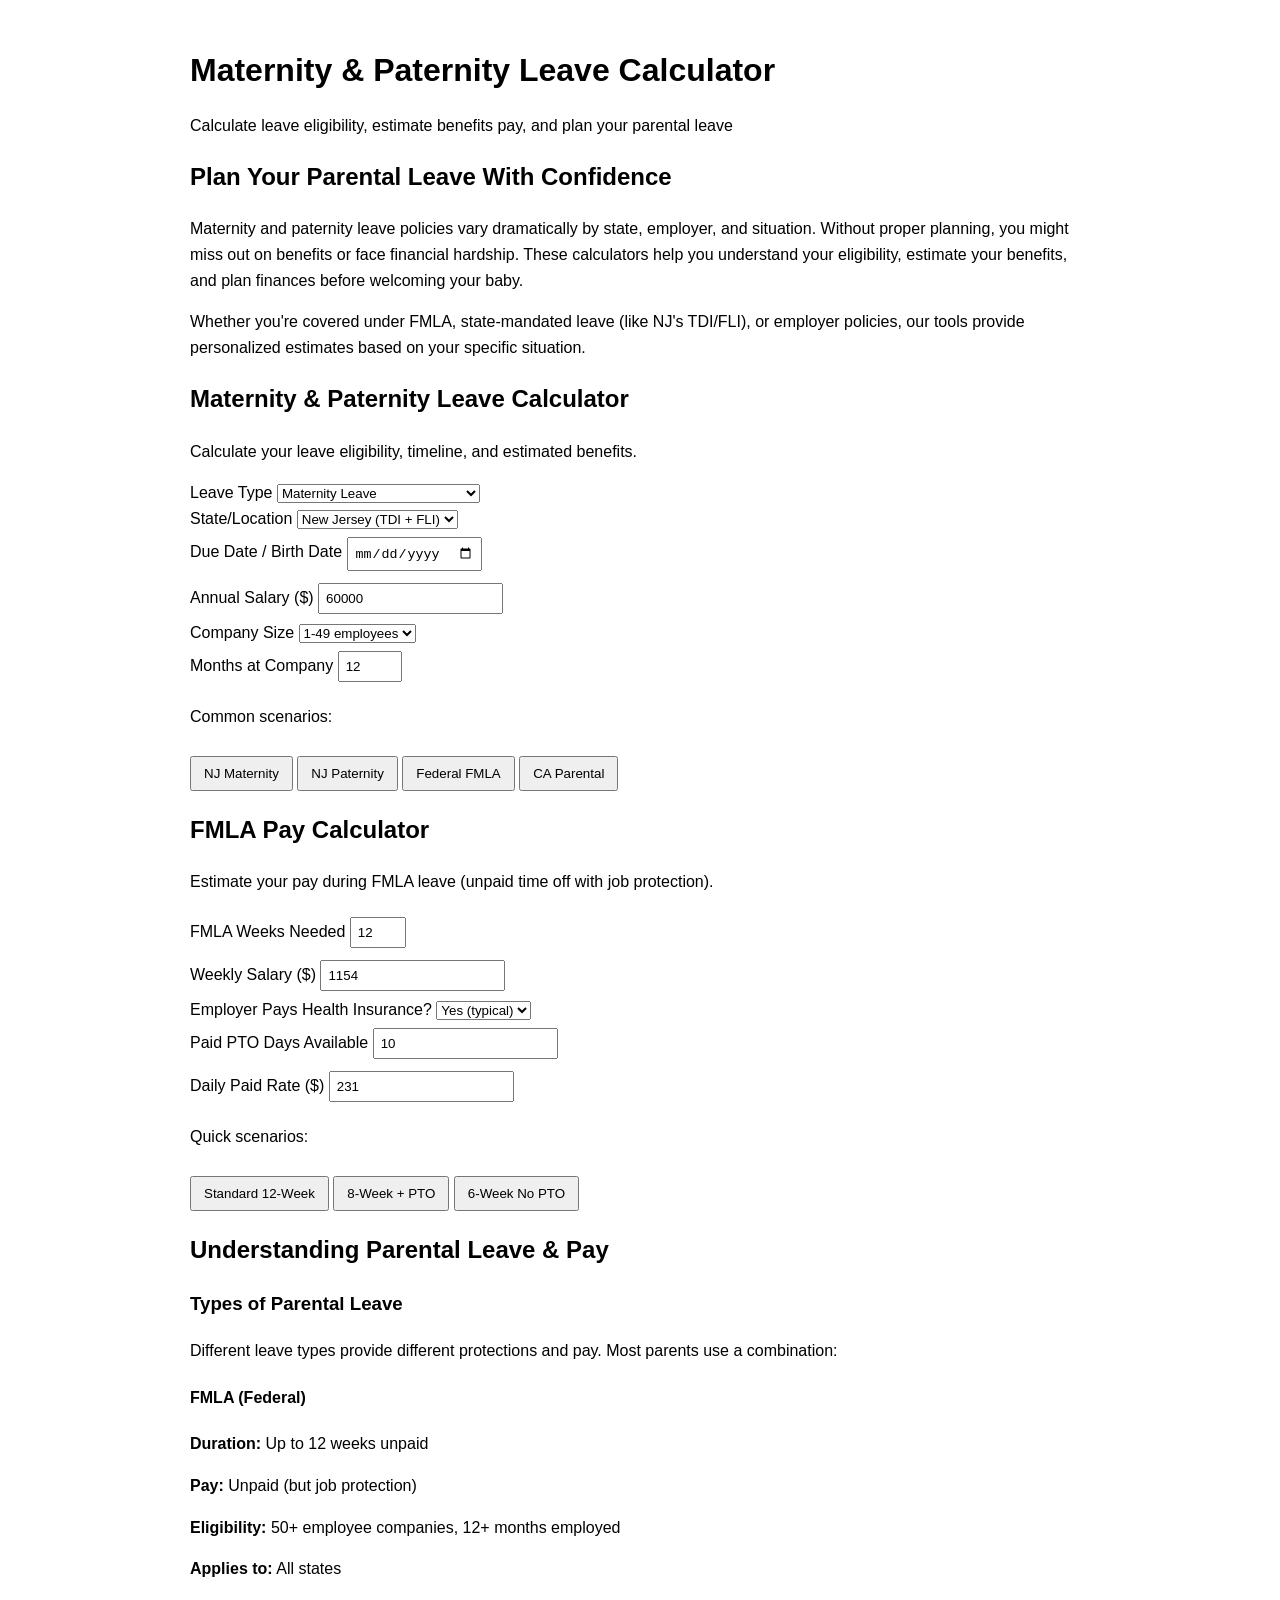
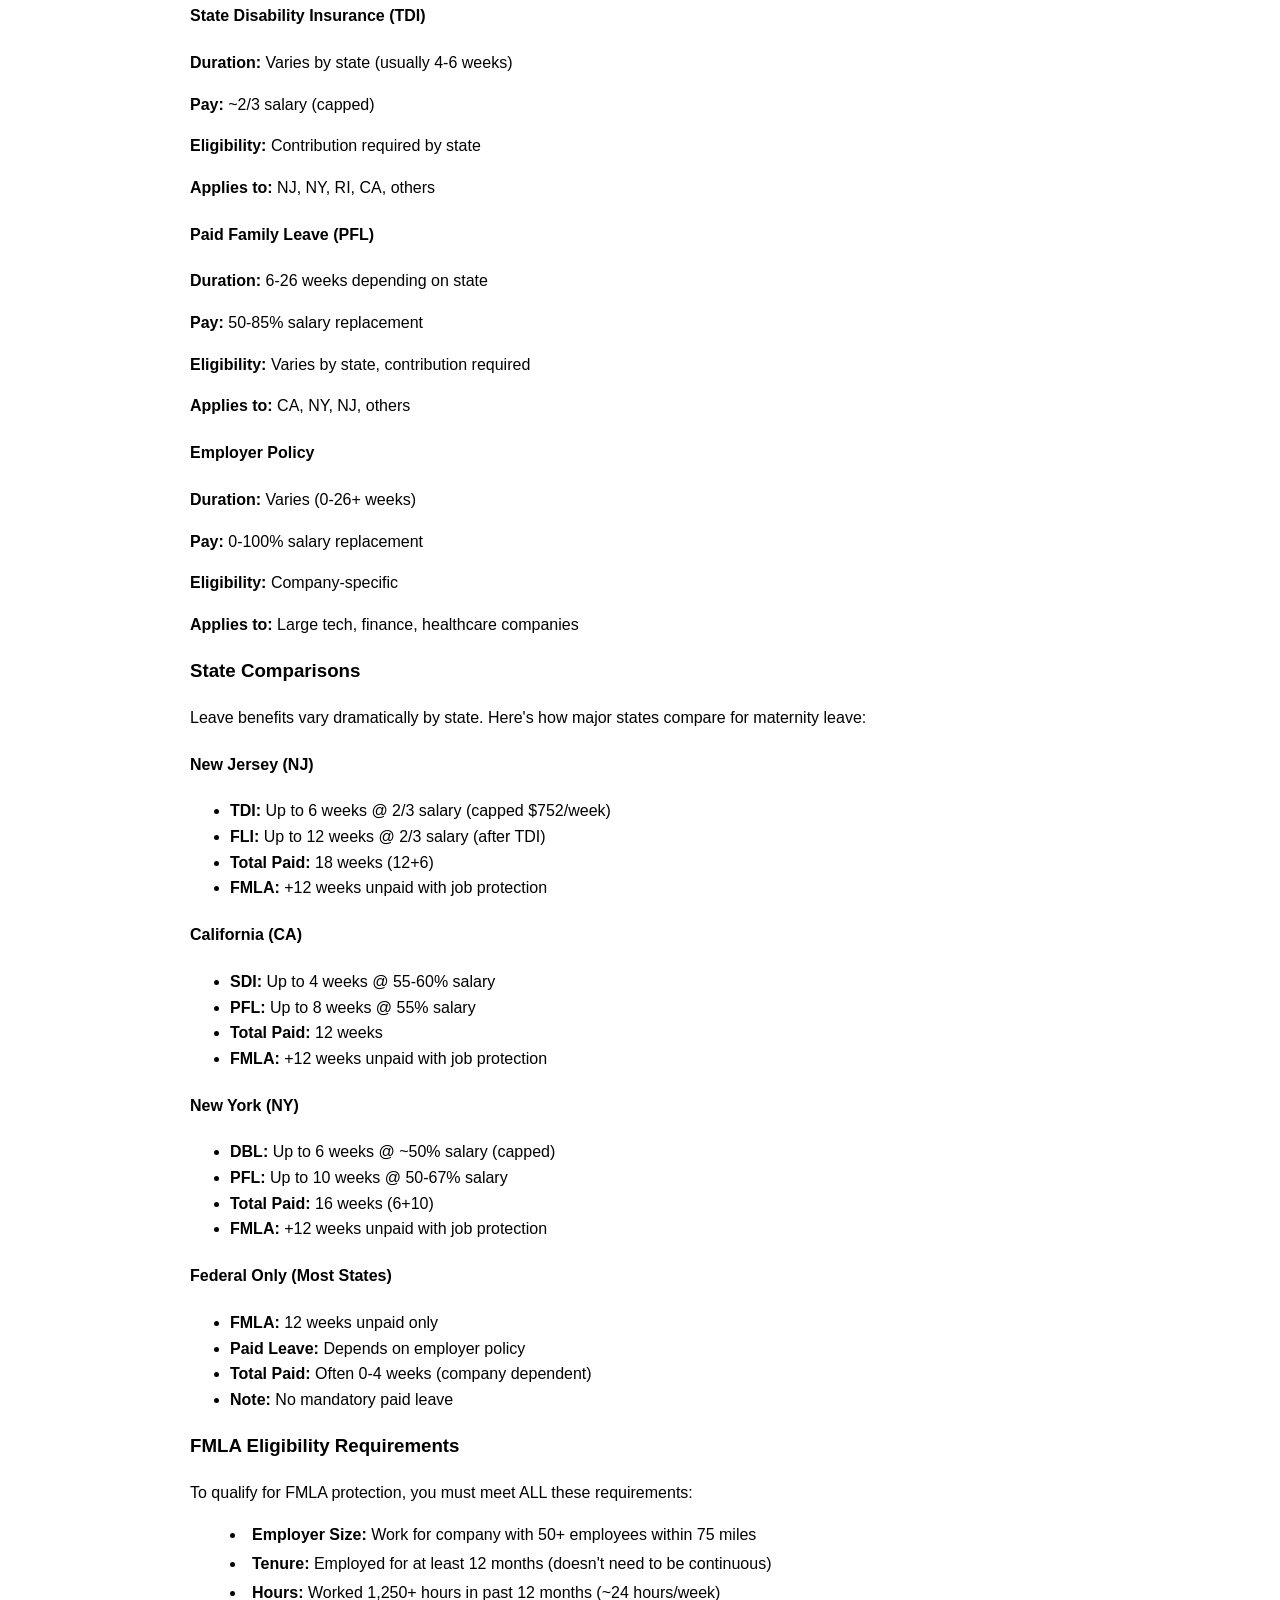
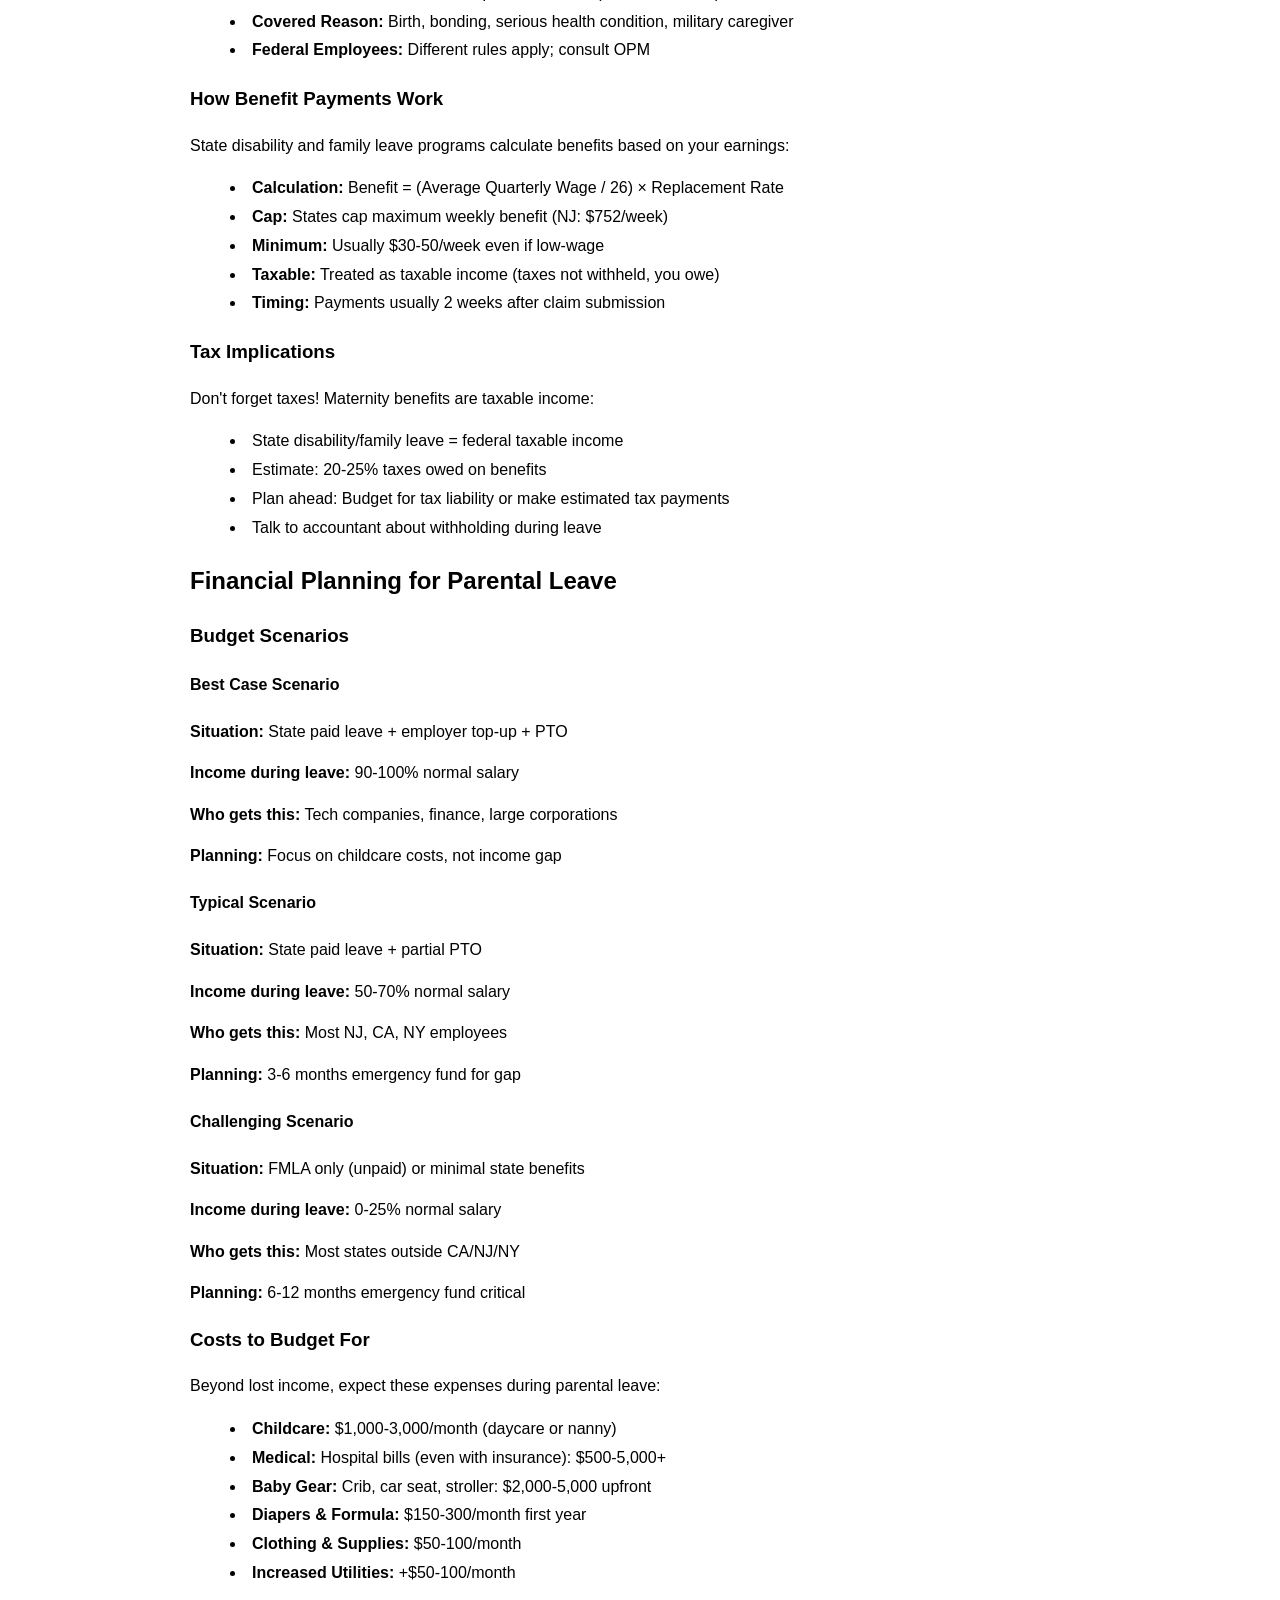
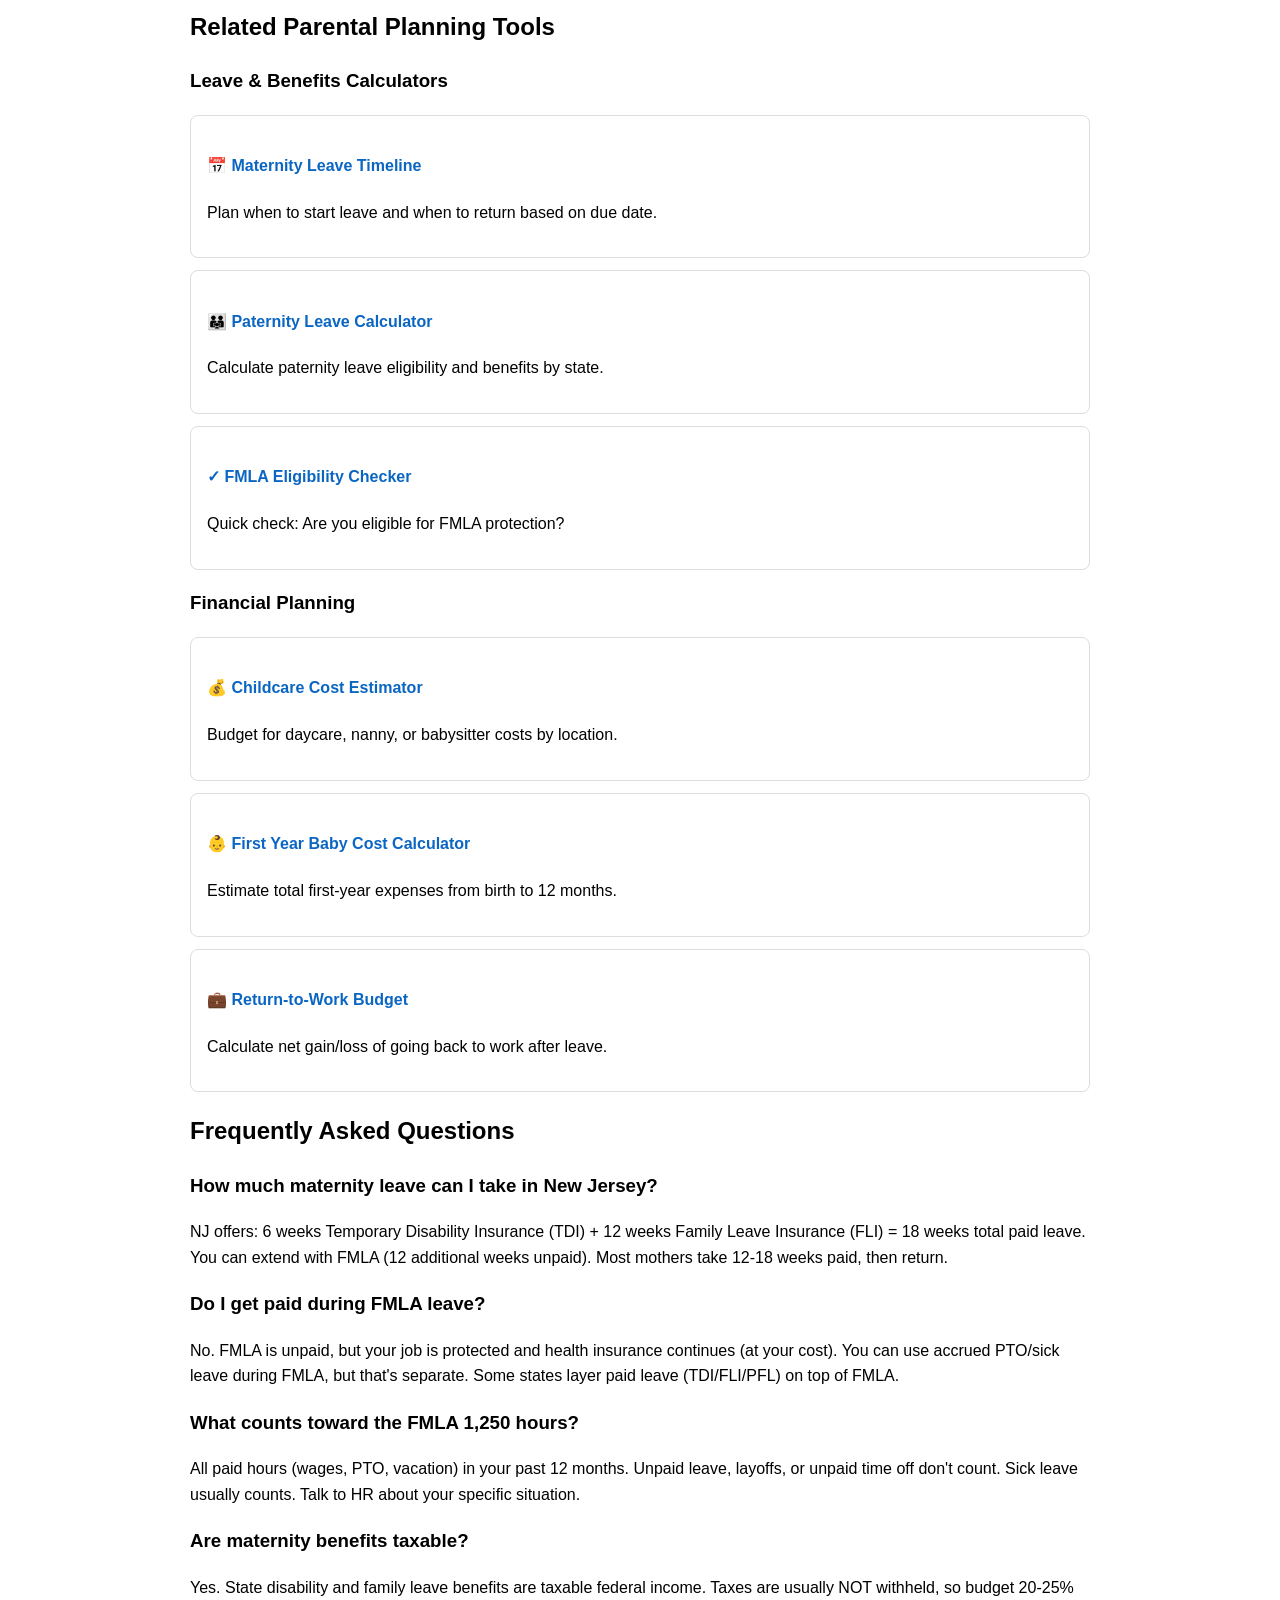
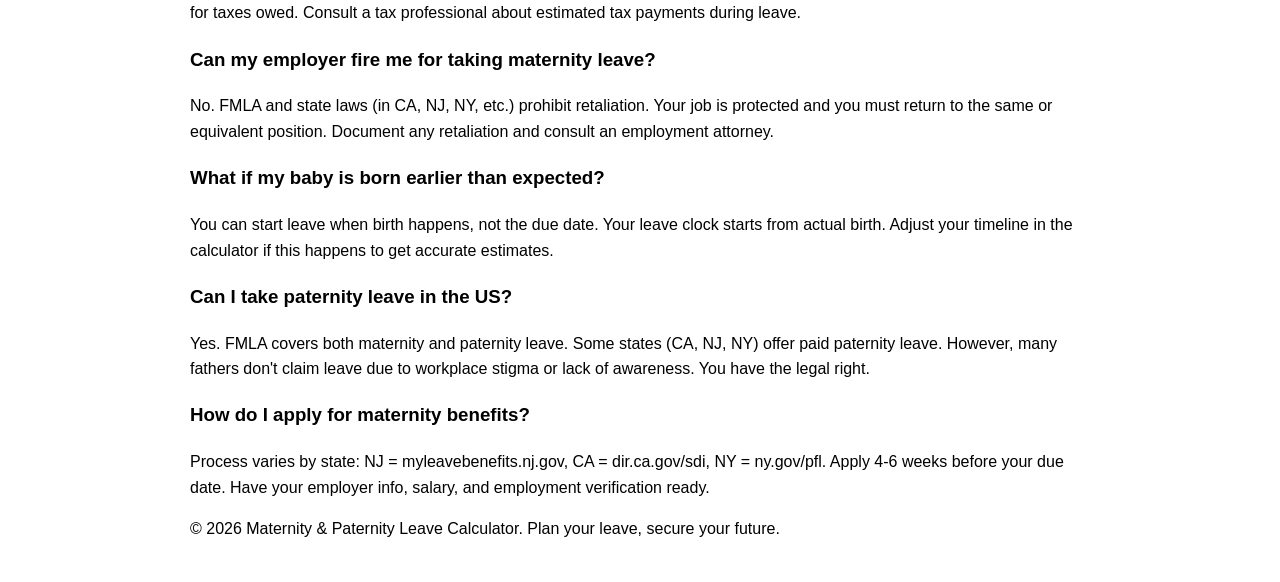
==== commit 59954311: "Actualizar index.html" ====
--- a/index.html
+++ b/index.html
@@ -8,7 +8,7 @@
     <title>Maternity & Paternity Leave Calculator | Pay, Eligibility & Planning</title>
     <meta name="description" content="Calculate maternity/paternity leave eligibility, benefits, and pay. FMLA calculator, NJ leave estimator, and financial planning tools for expecting parents.">
     <meta name="keywords" content="maternity leave calculator, paternity pay calculator, fmla pay calculator, maternity calculator, nj maternity leave, parental leave pay">
-    <link rel="stylesheet" href="leave-style.css">
+    <link rel="stylesheet" href="style.css">
 </head>
 <body>
     <header class="header">
@@ -484,7 +484,7 @@
     </div>
 </footer>
 
-<script src="leave-script.js"></script>
+<script src="app.js"></script>
 
 
 </body>
--- a/style.css
+++ b/style.css
@@ -0,0 +1,6 @@
+body{font-family:Arial;padding:24px;max-width:900px;margin:auto;line-height:1.6;}
+h1{margin-bottom:10px;}
+.card{border:1px solid #ddd;padding:16px;border-radius:8px;margin:12px 0;}
+a{color:#0b66c3;text-decoration:none;}
+button{padding:8px 12px;margin-top:10px;}
+input{margin:6px 0;padding:6px;}
